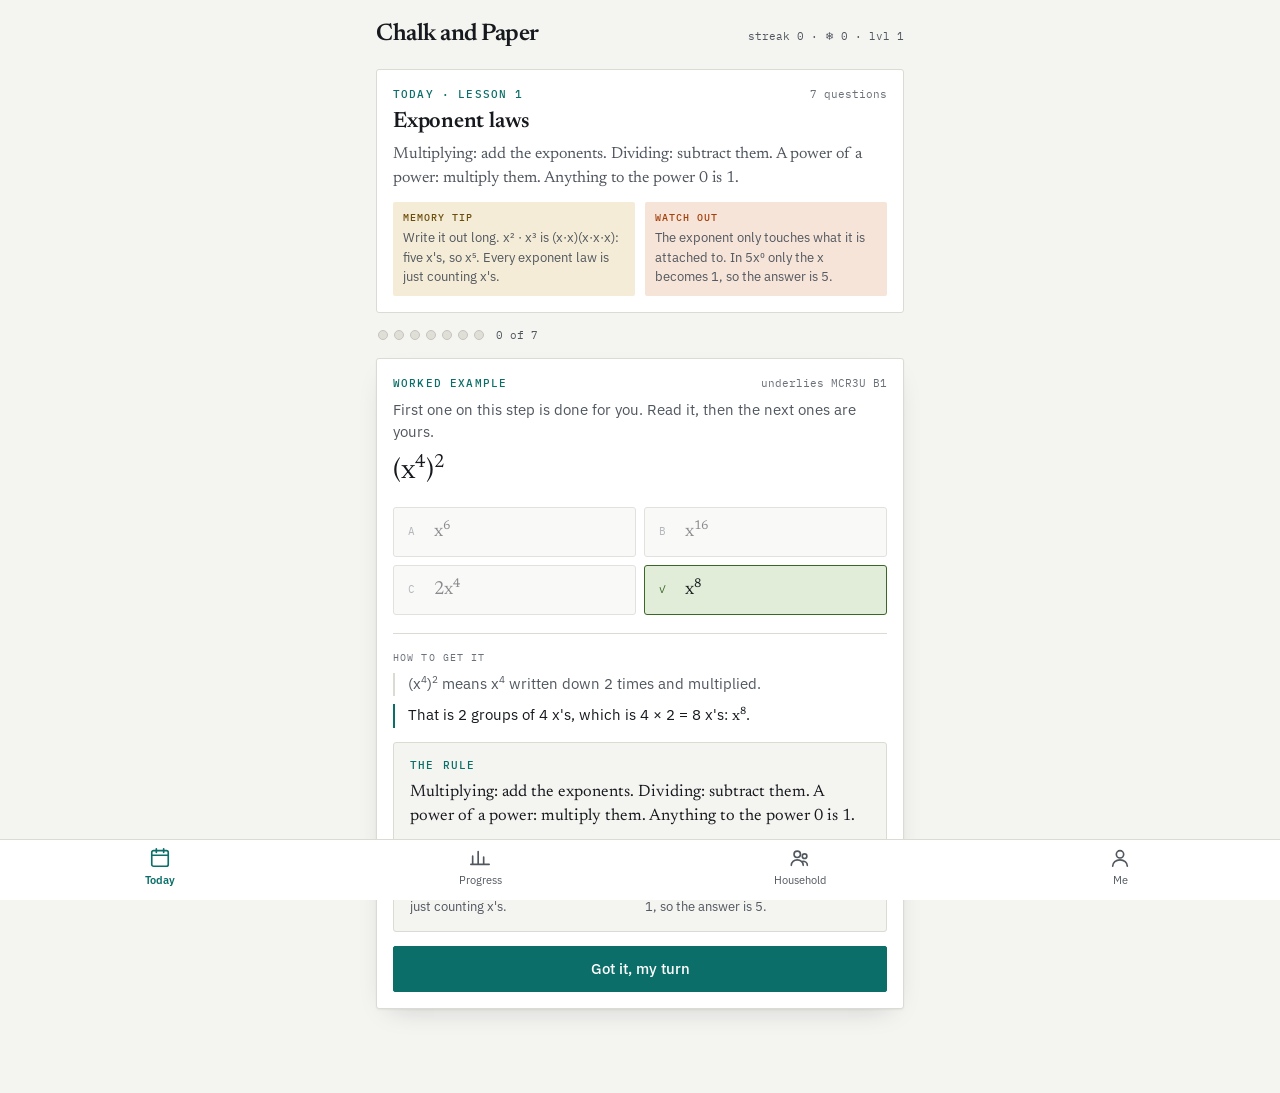
==== docs/index.html @ 0af30987 "Phase 1: the Chalk and Paper site A daily lesson app under docs/ for GitHub Pages. Fourteen steps wi" ====
<!doctype html>
<html lang="en">
<head>
<meta charset="utf-8">
<meta name="viewport" content="width=device-width, initial-scale=1, viewport-fit=cover">
<title>Chalk and Paper</title>
<meta name="description" content="A daily maths lesson: calculus and vectors, two to five minutes, with real numbers.">
<meta name="theme-color" content="#0B6E68">
<link rel="manifest" href="manifest.webmanifest">
<link rel="icon" href="icon.svg" type="image/svg+xml">
<link rel="apple-touch-icon" href="icon-512.png">
<meta name="apple-mobile-web-app-capable" content="yes">
<meta name="apple-mobile-web-app-status-bar-style" content="default">
<meta name="apple-mobile-web-app-title" content="Chalk and Paper">
<link rel="preconnect" href="https://fonts.googleapis.com">
<link rel="preconnect" href="https://fonts.gstatic.com" crossorigin>
<link rel="stylesheet" href="https://fonts.googleapis.com/css2?family=Newsreader:ital,opsz,wght@0,6..72,400;0,6..72,500;0,6..72,600;1,6..72,400&family=IBM+Plex+Mono:wght@400;500&family=IBM+Plex+Sans:wght@400;500;600&display=swap">
<link rel="stylesheet" href="app.css">
</head>
<body>
<div class="wrap">
  <header class="masthead">
    <a class="brand" href="#today">Chalk and Paper</a>
    <div class="tally" id="tally"></div>
  </header>
  <main id="view" aria-live="polite"></main>
</div>
<nav class="nav" id="nav">
  <a href="#today" data-v="today"><svg viewBox="0 0 24 24" aria-hidden="true"><rect x="3" y="4" width="18" height="17" rx="2"></rect><path d="M3 9h18M8 2v4M16 2v4"></path></svg>Today</a>
  <a href="#progress" data-v="progress"><svg viewBox="0 0 24 24" aria-hidden="true"><path d="M4 19V10M10 19V5M16 19v-8M22 19H2"></path></svg>Progress</a>
  <a href="#household" data-v="household"><svg viewBox="0 0 24 24" aria-hidden="true"><circle cx="9" cy="8" r="3.5"></circle><circle cx="17" cy="10" r="2.5"></circle><path d="M2.5 20c0-3.5 3-6 6.5-6s6.5 2.5 6.5 6M15 15.5c2.8 0 5 1.8 5 4.5"></path></svg>Household</a>
  <a href="#me" data-v="me"><svg viewBox="0 0 24 24" aria-hidden="true"><circle cx="12" cy="8" r="4"></circle><path d="M4 21c0-4 3.6-7 8-7s8 3 8 7"></path></svg>Me</a>
</nav>
<script src="js/content.js"></script>
<script src="js/generators.js"></script>
<script src="js/engine.js"></script>
<script src="js/app.js"></script>
</body>
</html>
---- docs/app.css ----
:root{
  color-scheme:light;
  --bg:#F4F4F1; --surface:#FFFFFF; --surface-2:#EAEAE5; --surface-3:#DFDFD8;
  --ink:#16191D; --ink-2:#51575F; --ink-3:#6B717A;
  --line:#DBDBD4; --line-2:#C5C5BD;
  --accent:#0B6E68; --accent-soft:#DCEDEA; --on-accent:#FFFFFF;
  --good:#3A6627; --good-soft:#E1EDD8;
  --miss:#A5400C; --miss-soft:#F6E4D8;
  --tip:#6B4E0E; --tip-soft:#F4ECD6;
  --shadow:0 1px 2px rgba(20,22,26,.05),0 10px 28px -14px rgba(20,22,26,.22);
  --serif:"Newsreader",Georgia,"Times New Roman",serif;
  --sans:"IBM Plex Sans",-apple-system,BlinkMacSystemFont,"Segoe UI",Helvetica,Arial,sans-serif;
  --mono:"IBM Plex Mono",ui-monospace,SFMono-Regular,Menlo,Consolas,monospace;
}
@media (prefers-color-scheme:dark){
  :root{
    color-scheme:dark;
    --bg:#121419; --surface:#1A1D22; --surface-2:#22262C; --surface-3:#2C3138;
    --ink:#E8EAEC; --ink-2:#A6ACB5; --ink-3:#8A9099;
    --line:#2A2E35; --line-2:#3A3F47;
    --accent:#4FC7BC; --accent-soft:#15302D; --on-accent:#0E1215;
    --good:#8FC36B; --good-soft:#1C2915;
    --miss:#F0894A; --miss-soft:#33200F;
    --tip:#DDBA5E; --tip-soft:#2C2512;
    --shadow:0 1px 2px rgba(0,0,0,.4),0 12px 30px -16px rgba(0,0,0,.7);
  }
}
*{box-sizing:border-box}
html,body{height:100%}
body{margin:0;background:var(--bg);color:var(--ink);font-family:var(--sans);font-size:15px;line-height:1.55;-webkit-font-smoothing:antialiased;padding-top:env(safe-area-inset-top,0px)}
sup{font-size:.66em;line-height:0}
a{color:var(--accent)}
.wrap{max-width:560px;margin:0 auto;padding-inline:16px;padding-block:16px calc(84px + env(safe-area-inset-bottom,0px))}
.m{font-family:var(--serif);font-size:1.08em;color:var(--ink)}

/* masthead */
.masthead{display:flex;justify-content:space-between;align-items:baseline;gap:12px;margin-bottom:16px}
.brand{font-family:var(--serif);font-weight:600;font-size:24px;letter-spacing:-.02em;color:var(--ink);text-decoration:none}
.tally{font-family:var(--mono);font-size:11px;color:var(--ink-2);font-variant-numeric:tabular-nums;white-space:nowrap}

/* bottom nav */
.nav{position:fixed;left:0;right:0;bottom:0;display:flex;background:var(--surface);border-top:1px solid var(--line);padding:6px 0 calc(10px + env(safe-area-inset-bottom,0px));z-index:5}
.nav a{flex:1;min-height:44px;display:flex;flex-direction:column;align-items:center;justify-content:center;gap:3px;text-decoration:none;color:var(--ink-2);font-size:11px}
.nav a svg{width:22px;height:22px;fill:none;stroke:currentColor;stroke-width:1.8;stroke-linecap:round;stroke-linejoin:round}
.nav a.on{color:var(--accent);font-weight:600}
.nav a:focus-visible{outline:2px solid var(--accent);outline-offset:-2px}

/* general */
h1{font-family:var(--serif);font-weight:600;font-size:clamp(26px,6vw,34px);line-height:1.08;letter-spacing:-.02em;margin:0 0 10px;text-wrap:balance}
h2{font-family:var(--serif);font-weight:600;font-size:22px;line-height:1.15;letter-spacing:-.01em;margin:0}
.lede{font-family:var(--serif);font-size:17px;line-height:1.5;color:var(--ink-2);margin:0 0 18px}
.stack{display:flex;flex-direction:column;gap:14px}
.card{background:var(--surface);border:1px solid var(--line);border-radius:3px;padding:16px}
.card.lift{box-shadow:var(--shadow)}
.card.rail{border-left:3px solid var(--accent);border-radius:0 3px 3px 0}
.card.tip{border-left:3px solid var(--tip);border-radius:0 3px 3px 0}
.kicker{font-family:var(--mono);font-size:10.5px;letter-spacing:.11em;text-transform:uppercase;color:var(--accent);font-weight:500;margin:0 0 8px}
.kicker.muted{color:var(--ink-3)}
.kicker.tipc{color:var(--tip)}
.row{display:flex;justify-content:space-between;align-items:baseline;gap:12px}
.mono{font-family:var(--mono);font-size:10.5px;color:var(--ink-3)}
.small{font-size:13px;color:var(--ink-2);line-height:1.5}
.expr{font-family:var(--serif);font-size:clamp(22px,5vw,29px);line-height:1.35;margin:0 0 16px;overflow-x:auto}
.expr.q{font-size:clamp(18px,4.2vw,22px);line-height:1.4}
.task{font-size:14.5px;color:var(--ink-2);margin:0 0 8px}
.btn{font:inherit;font-size:14.5px;font-weight:500;min-height:46px;padding:0 18px;border-radius:2px;cursor:pointer;border:1px solid var(--accent);background:var(--accent);color:var(--on-accent);display:inline-flex;align-items:center;justify-content:center;text-decoration:none}
.btn:hover{filter:brightness(1.07)}
.btn.ghost{background:var(--surface-2);border-color:var(--line-2);color:var(--ink)}
.btn.block{width:100%}
.btn:focus-visible,.opt:focus-visible,.chip:focus-visible,.link:focus-visible{outline:2px solid var(--accent);outline-offset:2px}
.acts{display:flex;flex-wrap:wrap;gap:9px;margin-top:14px}
.acts .btn{flex:1}
.link{font:inherit;font-size:13px;color:var(--accent);background:none;border:0;padding:0;cursor:pointer;text-decoration:underline;text-underline-offset:3px}

/* rule card */
.rule{border:1px solid var(--line);border-radius:3px;background:var(--bg);padding:14px 16px;margin-top:14px}
.rule .rr{font-family:var(--serif);font-size:16.5px;line-height:1.45;margin:0 0 12px}
.rule .rx{display:grid;gap:10px;grid-template-columns:1fr 1fr}
@media (max-width:480px){.rule .rx{grid-template-columns:1fr}}
.rule .rx div{font-size:13px;line-height:1.5;color:var(--ink-2)}
.rule .rx b{display:block;font-family:var(--mono);font-size:9.5px;letter-spacing:.1em;text-transform:uppercase;font-weight:500;margin-bottom:3px}
.rule .tipb b{color:var(--tip)}.rule .trapb b{color:var(--miss)}

/* lesson dots */
.dots{display:flex;align-items:center;gap:6px;padding:0 2px}
.dots i{width:10px;height:10px;border-radius:50%;background:var(--surface-3);border:1px solid var(--line-2)}
.dots i.y{background:var(--good);border-color:var(--good)}
.dots i.n{background:var(--miss);border-color:var(--miss)}
.dots i.cur{background:var(--accent);border-color:var(--accent);box-shadow:0 0 0 3px var(--accent-soft)}
.dots i.rev{border-style:dashed}
.dots span{font-family:var(--mono);font-size:11px;color:var(--ink-2);margin-left:6px}

/* options */
.opts{display:grid;gap:8px;grid-template-columns:1fr 1fr}
@media (max-width:480px){.opts{grid-template-columns:1fr}}
.opts.one{grid-template-columns:1fr}
.opt{font:inherit;text-align:left;cursor:pointer;padding:10px 14px;min-height:50px;border:1px solid var(--line-2);border-radius:3px;background:var(--bg);color:var(--ink);display:flex;align-items:center;gap:12px}
.opt:hover:not(:disabled){border-color:var(--accent);background:var(--accent-soft)}
.opt .ok{font-family:var(--mono);font-size:11px;color:var(--ink-3);flex:none;width:14px}
.opt .ov{font-family:var(--serif);font-size:19px;line-height:1.3;overflow-x:auto}
.opt.prose .ov{font-family:var(--sans);font-size:14.5px;line-height:1.45}
.opt:disabled{cursor:default}
.opt.right{border-color:var(--good);background:var(--good-soft)}.opt.right .ok{color:var(--good)}
.opt.wrong{border-color:var(--miss);background:var(--miss-soft)}.opt.wrong .ok{color:var(--miss)}
.opt.faded{opacity:.5}

/* feedback */
.fb{margin-top:18px;padding-top:16px;border-top:1px solid var(--line)}
.verdict{display:inline-block;font-family:var(--mono);font-size:11px;letter-spacing:.07em;text-transform:uppercase;padding:3px 9px;border-radius:2px;margin-bottom:12px}
.verdict.y{background:var(--good-soft);color:var(--good)}.verdict.n{background:var(--miss-soft);color:var(--miss)}
.mistake{margin:0 0 14px;padding:12px 14px;border-left:3px solid var(--miss);background:var(--miss-soft);font-size:14.5px;line-height:1.55;border-radius:0 2px 2px 0}
.mistake .lbl{display:block;font-family:var(--mono);font-size:10px;letter-spacing:.1em;text-transform:uppercase;color:var(--miss);margin-bottom:4px}
.h4{font-family:var(--mono);font-size:10px;letter-spacing:.11em;text-transform:uppercase;color:var(--ink-3);margin:0 0 8px}
.walk{display:flex;flex-direction:column;gap:8px;margin:0 0 6px}
.walk .w{font-size:14.5px;line-height:1.55;color:var(--ink-2);padding-left:13px;border-left:2px solid var(--line);overflow-x:auto}
.walk .w:last-child{color:var(--ink);border-left-color:var(--accent)}
.prose{font-size:14.5px;line-height:1.62;color:var(--ink-2);margin:0 0 10px}
.prose strong{color:var(--ink);font-weight:600}

/* practical */
.live{display:flex;align-items:center;gap:8px;padding:8px 10px;background:var(--bg);border-radius:2px;font-family:var(--mono);font-size:11.5px;margin:0 0 12px}
.live .tag{font-size:9.5px;letter-spacing:.1em;text-transform:uppercase;font-weight:500;padding:2px 6px;border:1px solid var(--accent);border-radius:2px;color:var(--accent)}
.live .tag.off{border-color:var(--line-2);color:var(--ink-3)}
.calc{display:grid;grid-template-columns:auto 1fr auto;gap:6px 12px;align-items:baseline;padding:10px 12px;background:var(--bg);border-radius:2px;font-family:var(--mono);font-size:12.5px;margin:12px 0;overflow-x:auto}
.calc .l{color:var(--ink-2)}.calc .r{color:var(--good)}
.calc .last{border-top:1px solid var(--line);padding-top:6px;font-weight:500}

/* progress */
.tiles{display:grid;grid-template-columns:repeat(3,minmax(0,1fr));gap:8px}
.tile{background:var(--surface);border:1px solid var(--line);border-radius:3px;padding:12px 12px 10px;display:flex;flex-direction:column;gap:2px}
.tile .k{font-family:var(--mono);font-size:9.5px;letter-spacing:.1em;text-transform:uppercase;color:var(--ink-3)}
.tile .v{font-family:var(--serif);font-size:30px;font-weight:600;line-height:1}
.tile .s{font-size:11.5px;color:var(--ink-2)}
.map{display:grid;grid-template-columns:repeat(7,minmax(0,1fr));gap:8px 6px}
.map .st{display:flex;flex-direction:column;align-items:center;gap:4px;background:none;border:0;padding:0;cursor:pointer;font:inherit}
.map .pip{width:30px;height:30px;border-radius:50%;display:flex;align-items:center;justify-content:center;font-family:var(--mono);font-size:11px;background:var(--surface-2);border:1px solid var(--line-2);color:var(--ink-3)}
.map .pip.done{background:var(--accent);border-color:var(--accent);color:var(--on-accent)}
.map .pip.due{background:var(--accent-soft);border:2px dashed var(--accent);color:var(--accent)}
.map .pip.cur{background:var(--surface);border:2px solid var(--accent);color:var(--accent);font-weight:500}
.map .nm{font-size:9px;color:var(--ink-2);text-align:center;line-height:1.2}
.legend{display:flex;flex-wrap:wrap;gap:14px;font-size:11px;color:var(--ink-2);padding-top:10px;margin-top:10px;border-top:1px solid var(--line)}
.legend span{display:flex;align-items:center;gap:5px}
.legend i{width:10px;height:10px;border-radius:50%;display:inline-block}
.cal{display:grid;grid-template-columns:repeat(8,minmax(0,1fr));gap:4px}
.cal span{height:32px;border-radius:2px;background:var(--surface-2)}
.cal span.q1{background:#B9D9D4}.cal span.q2{background:#7DBBB2}.cal span.q3{background:var(--accent)}
@media (prefers-color-scheme:dark){.cal span.q1{background:#1F4A45}.cal span.q2{background:#2E7A72}}
.cal span.today{outline:2px solid var(--accent);outline-offset:-2px}
.list{display:flex;flex-direction:column}
.list .li{display:flex;justify-content:space-between;gap:12px;padding:9px 0;border-top:1px solid var(--line);font-size:13.5px}
.list .li:first-child{border-top:0}
.list .li .v{font-family:var(--mono);font-weight:500;text-align:right;white-space:nowrap}
.list .li .k{color:var(--ink-2)}

/* waiting */
.wait a{display:flex;justify-content:space-between;align-items:center;min-height:44px;padding:0 14px;background:var(--surface);border:1px solid var(--line);border-radius:3px;text-decoration:none;color:var(--ink);font-size:13.5px}
.wait a span:last-child{font-family:var(--mono);font-size:11px;color:var(--ink-2)}
.wait{display:flex;flex-direction:column;gap:6px}

/* me */
.field{display:flex;flex-direction:column;gap:6px;margin-bottom:14px}
.field label{font-size:13px;color:var(--ink-2)}
.field input[type=text],.field input[type=email]{font:inherit;font-size:15px;padding:9px 11px;border:1px solid var(--line-2);border-radius:2px;background:var(--bg);color:var(--ink)}
.chips{display:flex;flex-wrap:wrap;gap:7px}
.chip{font:inherit;font-size:13px;padding:7px 12px;border-radius:2px;cursor:pointer;background:var(--surface);color:var(--ink-2);border:1px solid var(--line)}
.chip[aria-pressed="true"]{background:var(--accent);border-color:var(--accent);color:var(--on-accent);font-weight:500}
.chip:disabled{opacity:.5;cursor:default}
.check{display:flex;align-items:center;gap:10px;font-size:14px}
.check input{width:20px;height:20px}
.note{font-size:12.5px;color:var(--ink-3);line-height:1.5}
footer{margin-top:28px;padding-top:14px;border-top:1px solid var(--line);font-size:12px;color:var(--ink-3);text-align:center}
@media (prefers-reduced-motion:reduce){*{transition:none!important;animation:none!important}}
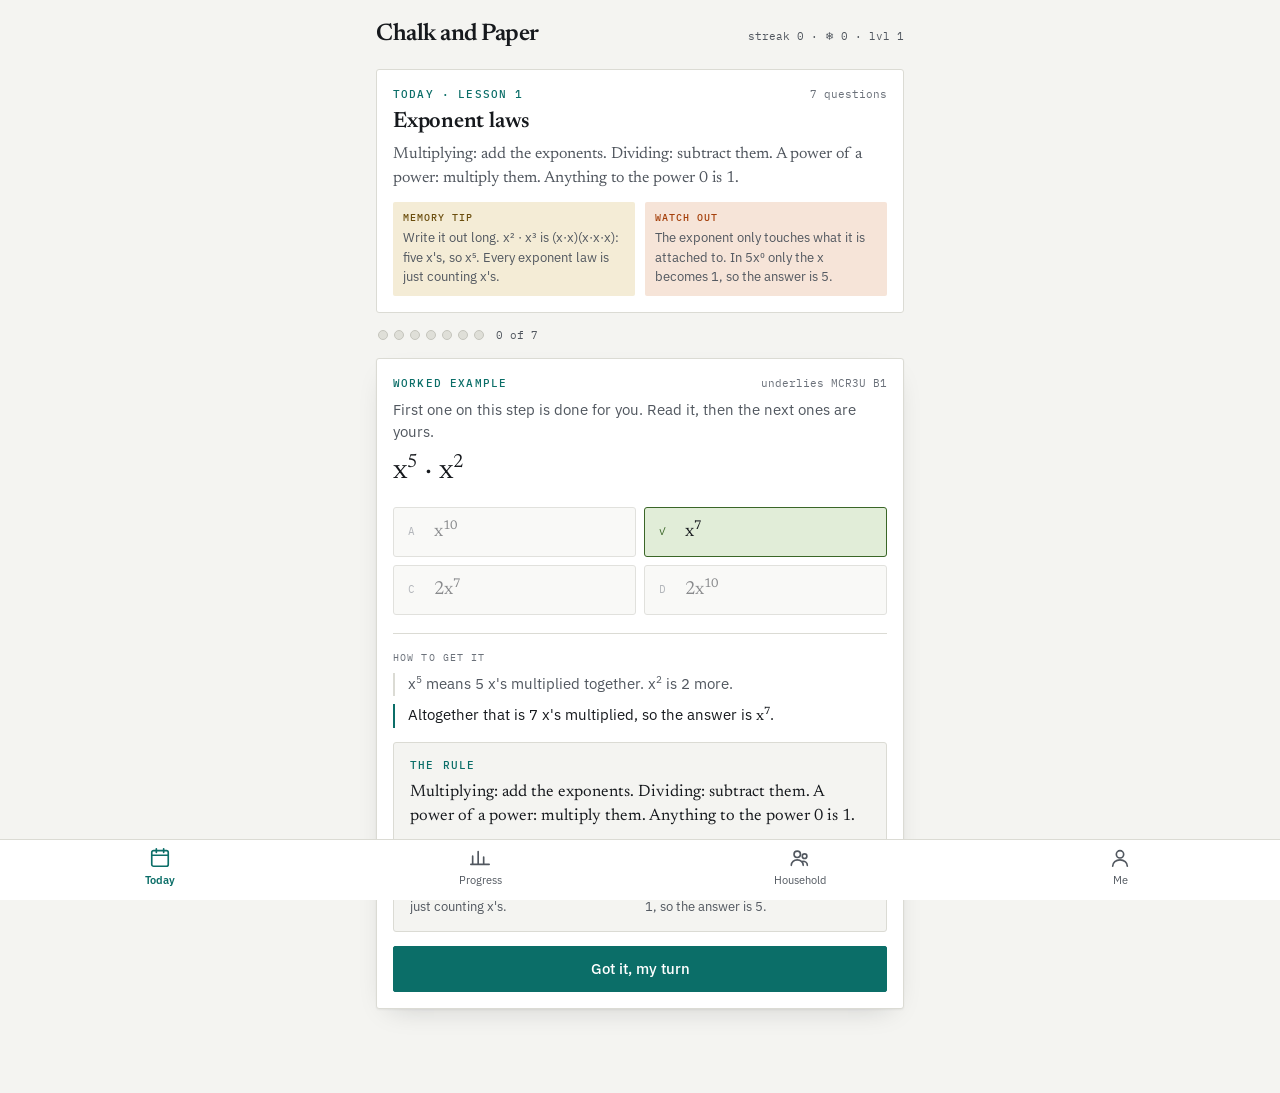
==== commit aa0a9e99: "Phases 2 and 3: shared record, sync, households, share links, morning email supabase/schema.sql: pro" ====
--- a/docs/index.html
+++ b/docs/index.html
@@ -31,9 +31,11 @@
   <a href="#household" data-v="household"><svg viewBox="0 0 24 24" aria-hidden="true"><circle cx="9" cy="8" r="3.5"></circle><circle cx="17" cy="10" r="2.5"></circle><path d="M2.5 20c0-3.5 3-6 6.5-6s6.5 2.5 6.5 6M15 15.5c2.8 0 5 1.8 5 4.5"></path></svg>Household</a>
   <a href="#me" data-v="me"><svg viewBox="0 0 24 24" aria-hidden="true"><circle cx="12" cy="8" r="4"></circle><path d="M4 21c0-4 3.6-7 8-7s8 3 8 7"></path></svg>Me</a>
 </nav>
+<script src="js/config.js"></script>
 <script src="js/content.js"></script>
 <script src="js/generators.js"></script>
 <script src="js/engine.js"></script>
+<script src="js/sync.js"></script>
 <script src="js/app.js"></script>
 </body>
 </html>
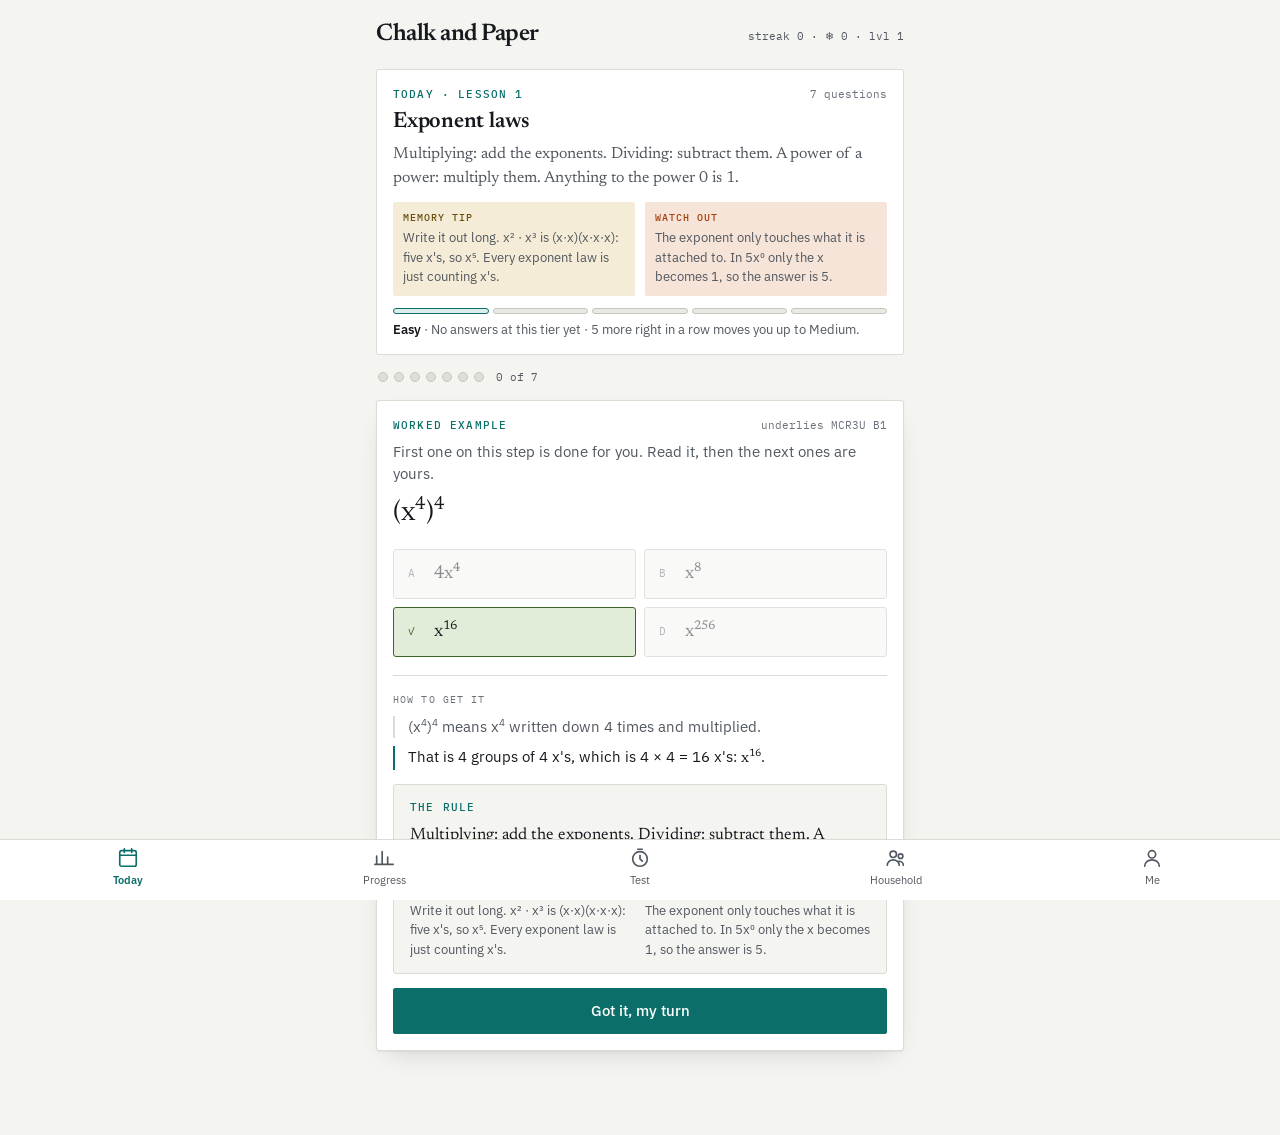
==== commit 2cd912ad: "Five tiers, spot the error, work backwards, ten more MCV4U steps, test mode - Tiers: Easy, Medium, H" ====
--- a/docs/index.html
+++ b/docs/index.html
@@ -28,12 +28,16 @@
 <nav class="nav" id="nav">
   <a href="#today" data-v="today"><svg viewBox="0 0 24 24" aria-hidden="true"><rect x="3" y="4" width="18" height="17" rx="2"></rect><path d="M3 9h18M8 2v4M16 2v4"></path></svg>Today</a>
   <a href="#progress" data-v="progress"><svg viewBox="0 0 24 24" aria-hidden="true"><path d="M4 19V10M10 19V5M16 19v-8M22 19H2"></path></svg>Progress</a>
+  <a href="#test" data-v="test"><svg viewBox="0 0 24 24" aria-hidden="true"><circle cx="12" cy="13" r="8"></circle><path d="M12 9v4l2.5 2.5M9.5 2.5h5"></path></svg>Test</a>
   <a href="#household" data-v="household"><svg viewBox="0 0 24 24" aria-hidden="true"><circle cx="9" cy="8" r="3.5"></circle><circle cx="17" cy="10" r="2.5"></circle><path d="M2.5 20c0-3.5 3-6 6.5-6s6.5 2.5 6.5 6M15 15.5c2.8 0 5 1.8 5 4.5"></path></svg>Household</a>
   <a href="#me" data-v="me"><svg viewBox="0 0 24 24" aria-hidden="true"><circle cx="12" cy="8" r="4"></circle><path d="M4 21c0-4 3.6-7 8-7s8 3 8 7"></path></svg>Me</a>
 </nav>
 <script src="js/config.js"></script>
 <script src="js/content.js"></script>
+<script src="js/content-more.js"></script>
 <script src="js/generators.js"></script>
+<script src="js/generators-more.js"></script>
+<script src="js/generators-modes.js"></script>
 <script src="js/engine.js"></script>
 <script src="js/sync.js"></script>
 <script src="js/app.js"></script>
--- a/docs/app.css
+++ b/docs/app.css
@@ -170,3 +170,44 @@
 .note{font-size:12.5px;color:var(--ink-3);line-height:1.5}
 footer{margin-top:28px;padding-top:14px;border-top:1px solid var(--line);font-size:12px;color:var(--ink-3);text-align:center}
 @media (prefers-reduced-motion:reduce){*{transition:none!important;animation:none!important}}
+
+/* tiers */
+.tierbar{margin-top:12px;display:flex;flex-direction:column;gap:6px}
+.tpips{display:flex;gap:4px}
+.tpips i{flex:1;height:6px;border-radius:3px;background:var(--surface-2);border:1px solid var(--line-2)}
+.tpips i.done{background:var(--accent);border-color:var(--accent)}
+.tpips i.cur{background:var(--accent-soft);border-color:var(--accent)}
+.tpips i.best{border-style:dashed;border-color:var(--accent)}
+.tlab{font-size:12.5px;color:var(--ink-2);line-height:1.45}
+.tlab b{color:var(--ink);font-weight:600}
+.tnames{display:flex;gap:4px;font-family:var(--mono);font-size:9px;letter-spacing:.06em;text-transform:uppercase;color:var(--ink-3)}
+.tnames span{flex:1;text-align:center}
+.banner{margin:0 0 14px;padding:10px 12px;border-radius:2px;font-size:14px;line-height:1.5}
+.banner.up{background:var(--accent-soft);color:var(--ink);border-left:3px solid var(--accent)}
+.banner.down{background:var(--tip-soft);color:var(--ink);border-left:3px solid var(--tip)}
+.banner b{font-weight:600}
+.trow{display:grid;grid-template-columns:minmax(0,1fr) 92px 64px;gap:10px;align-items:center;padding:7px 0;border-top:1px solid var(--line);font-size:13px}
+.trow:first-child{border-top:0}
+.trow .tp{display:flex;gap:2px}
+.trow .tp i{flex:1;height:5px;border-radius:2px;background:var(--surface-2);border:1px solid var(--line-2)}
+.trow .tp i.done{background:var(--accent);border-color:var(--accent)}
+.trow .tp i.cur{background:var(--accent-soft);border-color:var(--accent)}
+.trow .ac{font-family:var(--mono);font-size:11px;color:var(--ink-2);text-align:right}
+.trow .nm2{overflow:hidden;text-overflow:ellipsis;white-space:nowrap}
+.trow .nm2 small{display:block;font-size:11px;color:var(--ink-3)}
+/* spot the error: lines of working */
+.opt.line .ok{width:20px}
+.opt.line .ov{font-family:var(--serif);font-size:16.5px}
+.fixbox{margin:0 0 14px;padding:12px 14px;border-left:3px solid var(--accent);background:var(--accent-soft);font-size:14.5px;line-height:1.55;border-radius:0 2px 2px 0}
+.fixbox .lbl{display:block;font-family:var(--mono);font-size:10px;letter-spacing:.1em;text-transform:uppercase;color:var(--accent);margin-bottom:4px}
+.blank{display:inline-block;min-width:.9em;border:1px dashed currentColor;border-radius:2px;text-align:center;font-size:.8em;line-height:1.1}
+/* test mode */
+.clock{font-family:var(--mono);font-size:13px;color:var(--ink-2)}
+.score{font-family:var(--serif);font-size:44px;font-weight:600;line-height:1}
+.rq{border-top:1px solid var(--line);padding:8px 0}
+.rq summary{cursor:pointer;display:flex;gap:10px;align-items:baseline;font-size:14px;list-style:none}
+.rq summary::-webkit-details-marker{display:none}
+.rq .mk{font-family:var(--mono);width:16px;flex:none}
+.rq .mk.y{color:var(--good)}.rq .mk.n{color:var(--miss)}
+.rq .body{padding:10px 0 4px}
+.tagb{font-family:var(--mono);font-size:9.5px;letter-spacing:.08em;text-transform:uppercase;padding:2px 6px;border-radius:2px;background:var(--accent-soft);color:var(--accent);margin-left:6px}
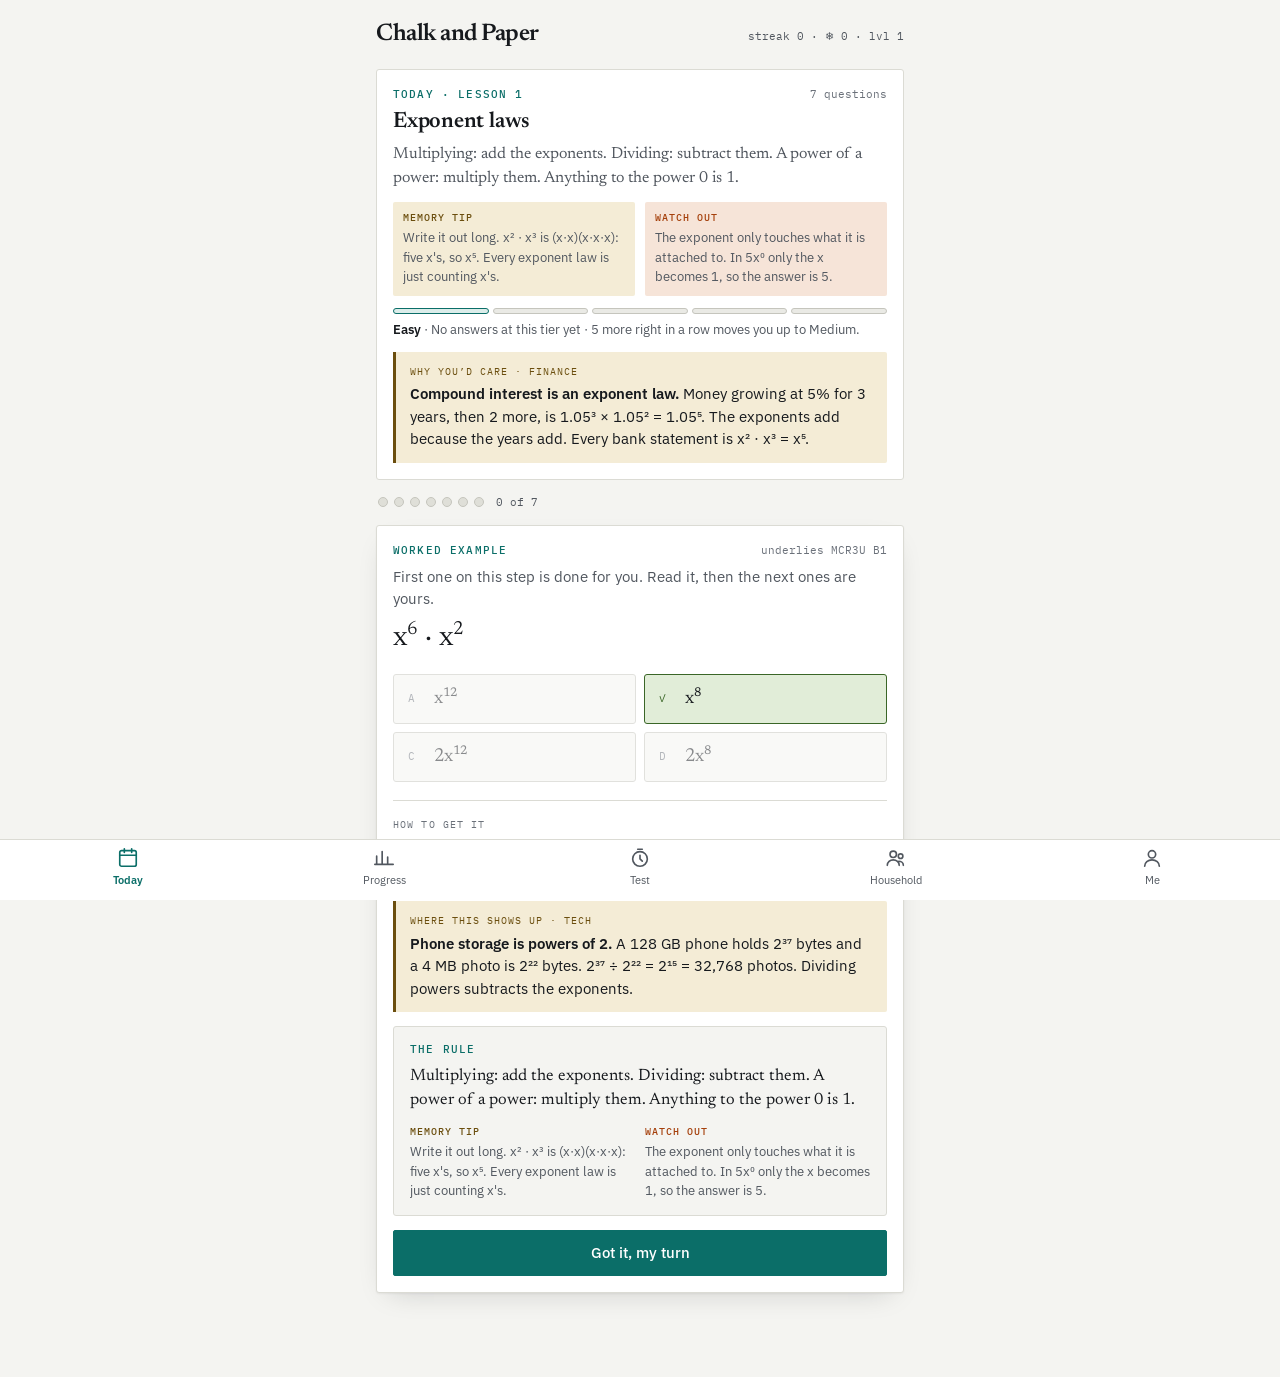
==== commit c3ed4bd5: "Real-life notes after every question, and questions set in real situations - notes.js: for each of t" ====
--- a/docs/index.html
+++ b/docs/index.html
@@ -35,8 +35,10 @@
 <script src="js/config.js"></script>
 <script src="js/content.js"></script>
 <script src="js/content-more.js"></script>
+<script src="js/notes.js"></script>
 <script src="js/generators.js"></script>
 <script src="js/generators-more.js"></script>
+<script src="js/generators-context.js"></script>
 <script src="js/generators-modes.js"></script>
 <script src="js/engine.js"></script>
 <script src="js/sync.js"></script>
--- a/docs/app.css
+++ b/docs/app.css
@@ -211,3 +211,8 @@
 .rq .mk.y{color:var(--good)}.rq .mk.n{color:var(--miss)}
 .rq .body{padding:10px 0 4px}
 .tagb{font-family:var(--mono);font-size:9.5px;letter-spacing:.08em;text-transform:uppercase;padding:2px 6px;border-radius:2px;background:var(--accent-soft);color:var(--accent);margin-left:6px}
+/* where this shows up */
+.rl{margin:0 0 14px;padding:12px 14px;border-left:3px solid var(--tip);background:var(--tip-soft);font-size:14.5px;line-height:1.55;border-radius:0 2px 2px 0}
+.card > .rl{margin:14px 0 0}
+.rl .lbl{display:block;font-family:var(--mono);font-size:10px;letter-spacing:.1em;text-transform:uppercase;color:var(--tip);margin-bottom:4px}
+.rl b{font-weight:600}
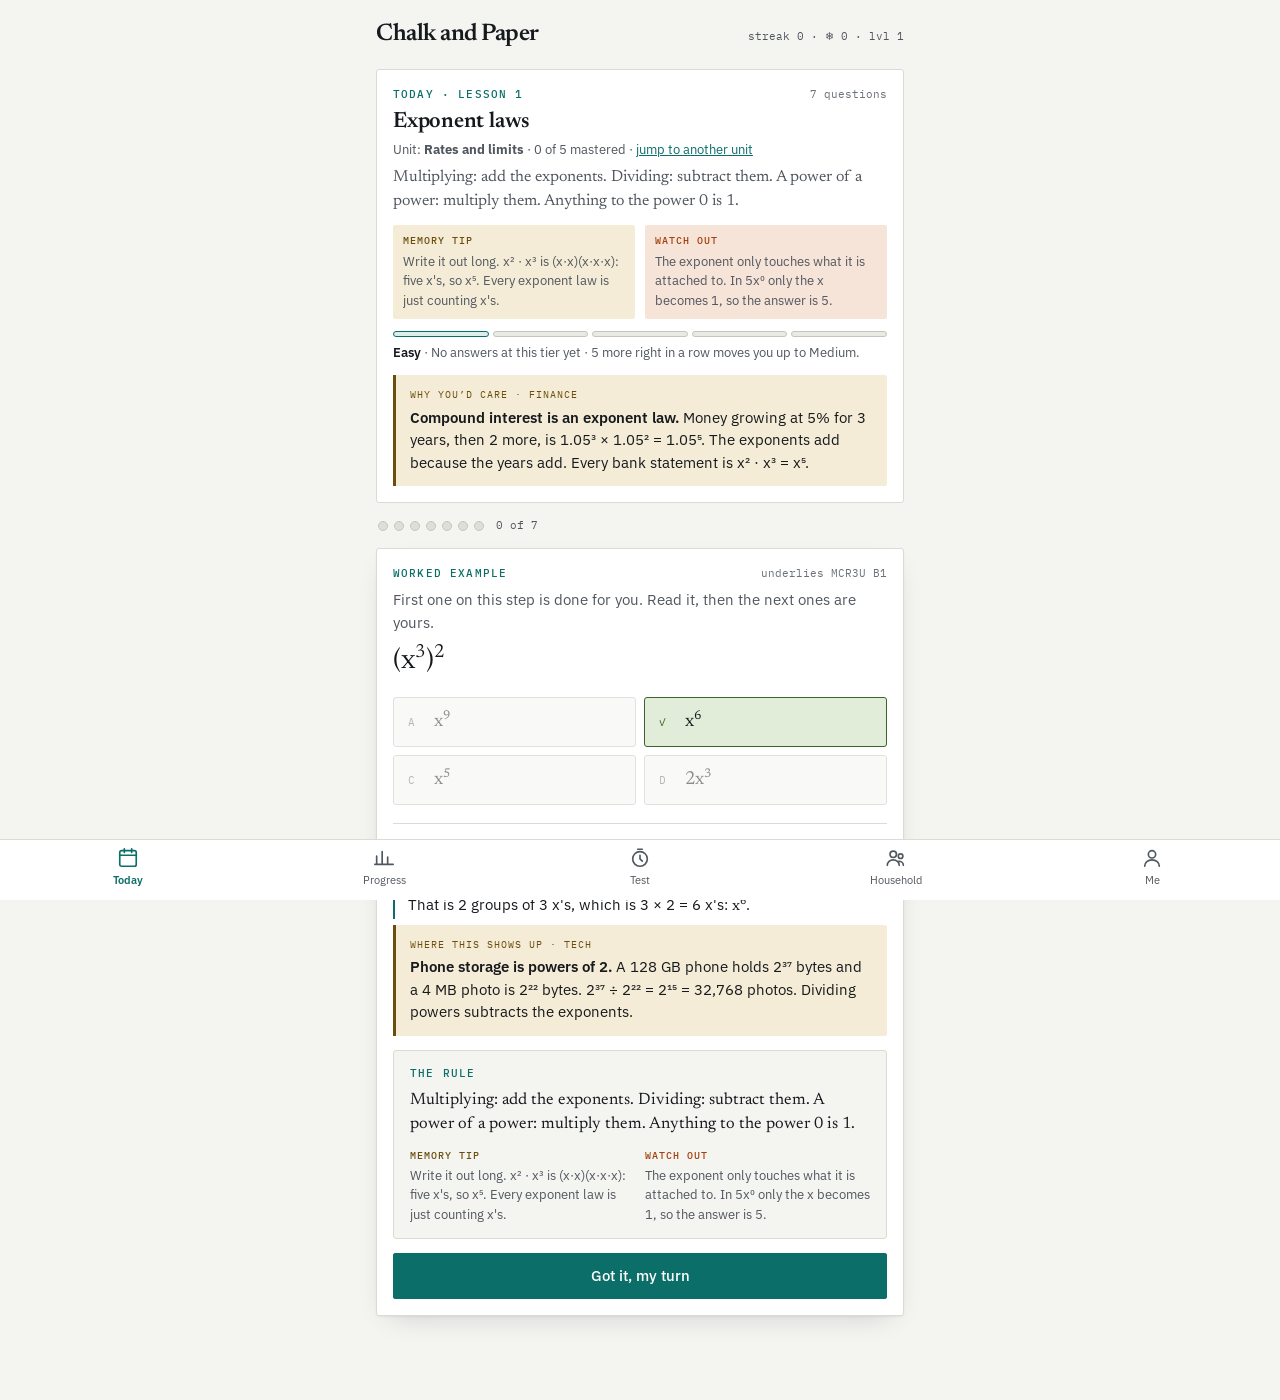
==== commit bb56d0e1: "Cover the whole MCV4U course: graphs, units, and twelve new steps - Drawn graphs (graphs.js): questi" ====
--- a/docs/index.html
+++ b/docs/index.html
@@ -35,11 +35,15 @@
 <script src="js/config.js"></script>
 <script src="js/content.js"></script>
 <script src="js/content-more.js"></script>
+<script src="js/content-full.js"></script>
 <script src="js/notes.js"></script>
+<script src="js/notes-full.js"></script>
 <script src="js/generators.js"></script>
+<script src="js/graphs.js"></script>
 <script src="js/generators-more.js"></script>
 <script src="js/generators-context.js"></script>
 <script src="js/generators-modes.js"></script>
+<script src="js/generators-full.js"></script>
 <script src="js/engine.js"></script>
 <script src="js/sync.js"></script>
 <script src="js/app.js"></script>
--- a/docs/app.css
+++ b/docs/app.css
@@ -216,3 +216,26 @@
 .card > .rl{margin:14px 0 0}
 .rl .lbl{display:block;font-family:var(--mono);font-size:10px;letter-spacing:.1em;text-transform:uppercase;color:var(--tip);margin-bottom:4px}
 .rl b{font-weight:600}
+/* drawn graphs */
+.gph{display:block;width:100%;min-width:110px}
+.gph svg{display:block;width:100%;height:auto}
+.gph.big{max-width:420px;margin:6px auto 0}
+.gph .gr{stroke:var(--line);stroke-width:.6}
+.gph .ax{stroke:var(--ink-3);stroke-width:1}
+.gph .crv{fill:none;stroke:var(--accent);stroke-width:2.2;stroke-linejoin:round;stroke-linecap:round}
+.gph .tk{font-family:var(--mono);font-size:9px;fill:var(--ink-3)}
+.gph .mk{fill:var(--miss)}
+.opt .ov .gph{min-width:0}
+.opt:has(.gph) .ov{flex:1;overflow:visible}
+.opt.wrong .gph .crv{stroke:var(--miss)}
+.opt.right .gph .crv{stroke:var(--good)}
+.li .gph,.rq summary .gph{display:inline-block;width:110px;vertical-align:middle}
+/* units */
+.ulab{font-family:var(--mono);font-size:10px;letter-spacing:.1em;text-transform:uppercase;color:var(--ink-3);margin:14px 0 6px}
+.ulab:first-of-type{margin-top:0}
+.uchips{display:flex;flex-wrap:wrap;gap:6px;margin-top:4px}
+.uchip{font-size:12.5px;padding:5px 9px;border-radius:2px;border:1px solid var(--line-2);color:var(--ink-2);text-decoration:none;background:var(--surface)}
+.uchip.done{background:var(--accent);border-color:var(--accent);color:var(--on-accent)}
+.uchip.cur{border:1.5px solid var(--accent);color:var(--accent);font-weight:500}
+.opts:has(.gph){grid-template-columns:1fr 1fr}
+.opts:has(.gph) .opt{padding:8px 8px 8px 10px;gap:6px}
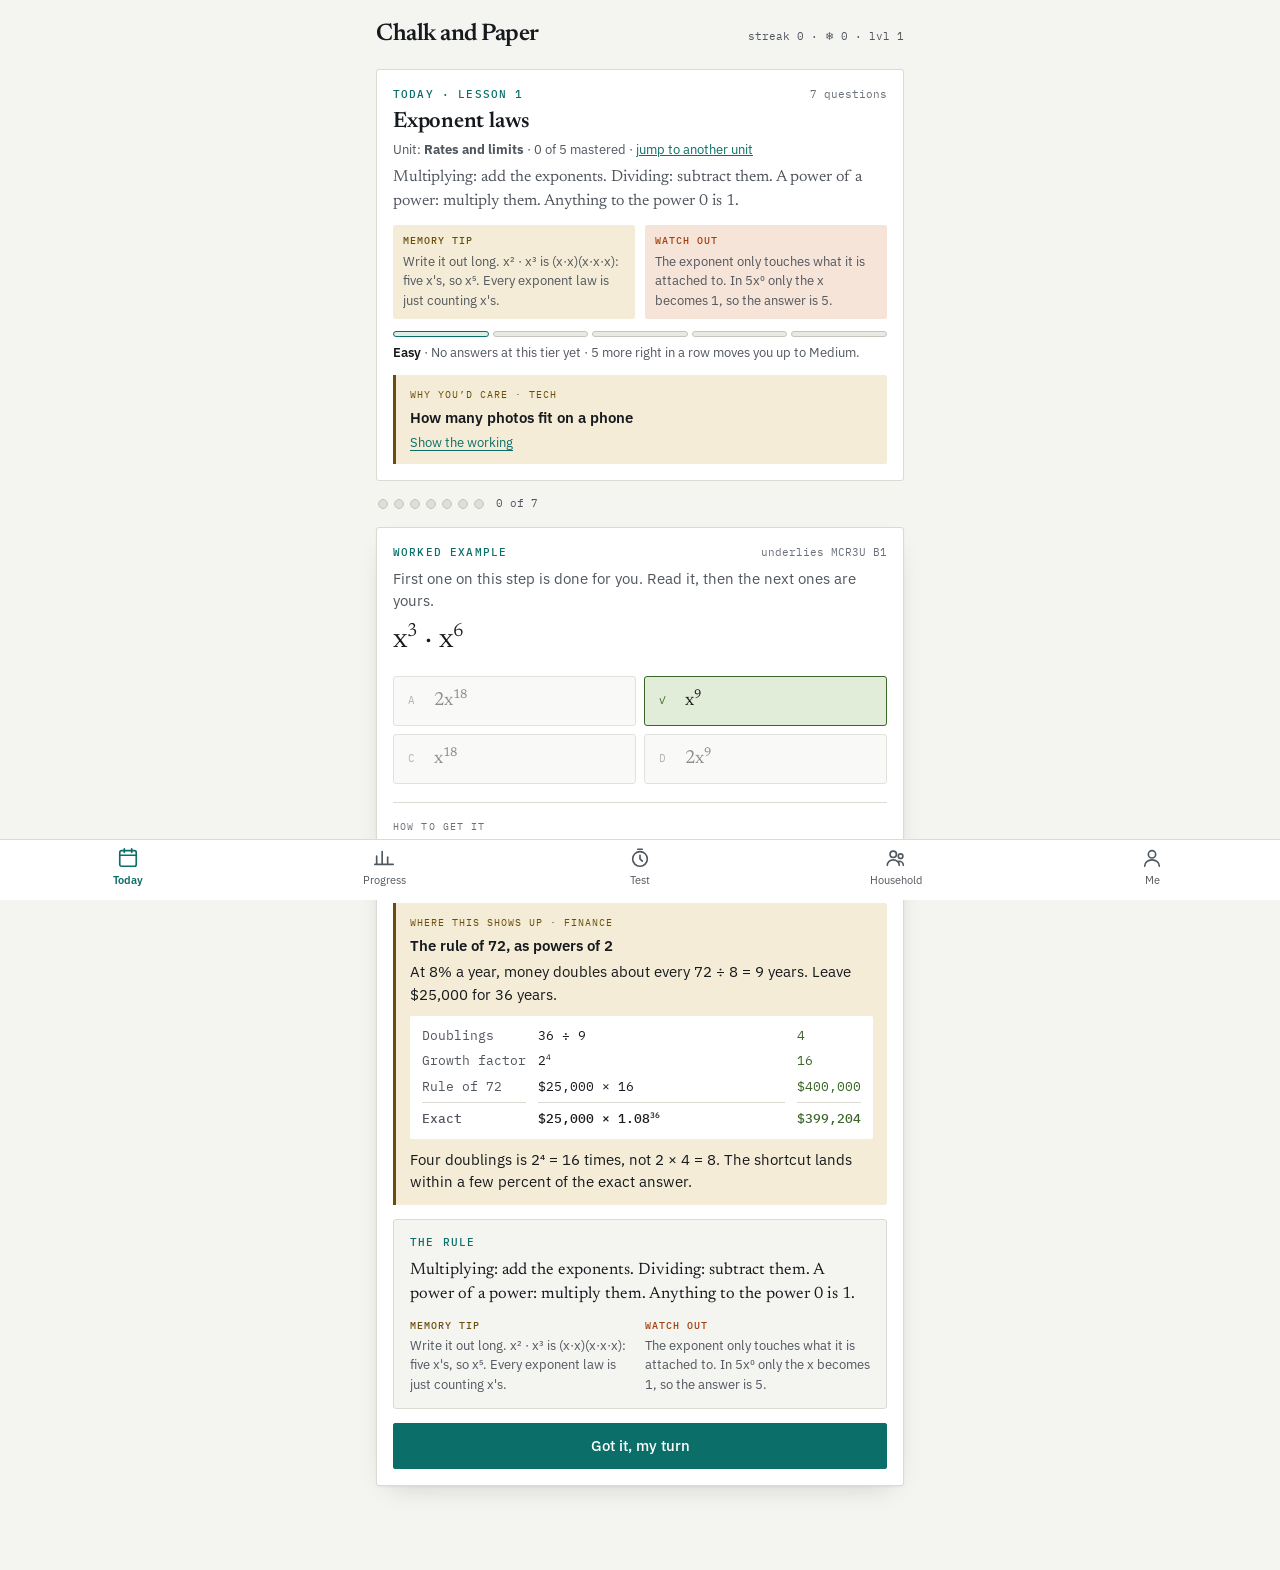
==== commit f24343da: "Switch every 'where this shows up' note to a worked calculation All 288 notes now show a setup, 3-5 " ====
--- a/docs/index.html
+++ b/docs/index.html
@@ -36,8 +36,16 @@
 <script src="js/content.js"></script>
 <script src="js/content-more.js"></script>
 <script src="js/content-full.js"></script>
-<script src="js/notes.js"></script>
-<script src="js/notes-full.js"></script>
+<script src="js/notes-kit.js"></script>
+<script src="js/notes/u1a.js"></script>
+<script src="js/notes/u1b.js"></script>
+<script src="js/notes/u2a.js"></script>
+<script src="js/notes/u2b.js"></script>
+<script src="js/notes/u3.js"></script>
+<script src="js/notes/u4.js"></script>
+<script src="js/notes/u6.js"></script>
+<script src="js/notes/u7a.js"></script>
+<script src="js/notes/u7b.js"></script>
 <script src="js/generators.js"></script>
 <script src="js/graphs.js"></script>
 <script src="js/generators-more.js"></script>
--- a/docs/app.css
+++ b/docs/app.css
@@ -239,3 +239,54 @@
 .uchip.cur{border:1.5px solid var(--accent);color:var(--accent);font-weight:500}
 .opts:has(.gph){grid-template-columns:1fr 1fr}
 .opts:has(.gph) .opt{padding:8px 8px 8px 10px;gap:6px}
+/* curriculum map */
+.cov-mode{margin-bottom:2px}
+.cov-tots{display:grid;grid-template-columns:repeat(3,minmax(0,1fr));gap:8px}
+.cov-tot{display:flex;flex-direction:column;gap:2px;padding:12px;border-radius:3px;border:1px solid var(--line);background:var(--surface)}
+.cov-tot .n{font-family:var(--serif);font-size:30px;font-weight:600;line-height:1;font-variant-numeric:tabular-nums}
+.cov-tot .k{font-size:12.5px;color:var(--ink-2)}
+.cov-tot.m .n,.cov-tot.ac .n{color:var(--accent)} .cov-tot.w .n,.cov-tot.ap .n{color:var(--tip)} .cov-tot.n .n{color:var(--ink-3)}
+.cov-strip{display:flex;flex-direction:column;gap:10px}
+.cov-srow{display:grid;grid-template-columns:18px minmax(0,1fr);gap:8px;align-items:center}
+.cov-lab{font-family:var(--mono);font-size:12px;color:var(--ink-3)}
+.cov-cells{display:flex;flex-wrap:wrap;gap:4px}
+.cov-gap{width:6px}
+.cov-cell{width:28px;height:28px;border-radius:2px;display:flex;align-items:center;justify-content:center;font-family:var(--mono);font-size:9px;text-decoration:none;box-sizing:border-box}
+.cov-cell.m,.cov-legend i.m{background:var(--accent);color:var(--on-accent)}
+.cov-cell.w,.cov-legend i.w{background:var(--accent-soft);color:var(--accent);border:1.5px solid var(--accent)}
+.cov-cell.n,.cov-legend i.n{background:var(--surface-2);color:var(--ink-3);border:1px solid var(--line-2)}
+.cov-cell.part,.cov-legend i.part{border-style:dashed;border-width:1.5px;border-color:var(--tip)}
+.cov-cell.ac,.cov-legend i.ac{background:var(--accent);color:var(--on-accent)}
+.cov-cell.ap,.cov-legend i.ap{background:var(--tip);color:var(--surface)}
+.cov-cell:focus-visible{outline:2px solid var(--ink);outline-offset:2px}
+.cov-legend{display:flex;flex-wrap:wrap;gap:6px 14px;font-size:12.5px;color:var(--ink-2);margin-top:12px}
+.cov-legend i{display:inline-block;width:12px;height:12px;border-radius:2px;margin-right:6px;vertical-align:-2px;box-sizing:border-box}
+.cov-strand{display:flex;flex-direction:column}
+.cov-strand h2{font-size:20px}
+.cov-group{font-family:var(--mono);font-size:10.5px;letter-spacing:.1em;text-transform:uppercase;color:var(--ink-3);margin:16px 0 4px}
+.cov-ex{display:grid;grid-template-columns:44px minmax(0,1fr);gap:4px 12px;padding:12px 0;border-top:1px solid var(--line)}
+.cov-ex .code{font-family:var(--mono);font-size:13px;font-weight:500;padding-top:2px}
+.cov-ex .body{min-width:0;display:flex;flex-direction:column;gap:6px}
+.cov-ex .what{font-weight:500;font-size:15px}
+.cov-ex .note{color:var(--ink-3);font-size:13px}
+.cov-ex.flash{animation:covflash 1.4s ease-out}
+@keyframes covflash{from{background:var(--accent-soft)}to{background:transparent}}
+@media (prefers-reduced-motion:reduce){.cov-ex.flash{animation:none}}
+.cov-pill{align-self:flex-start;font-family:var(--mono);font-size:10px;letter-spacing:.08em;text-transform:uppercase;padding:2px 7px;border-radius:2px}
+.cov-pill.m,.cov-pill.ac{background:var(--accent-soft);color:var(--accent)}
+.cov-pill.w,.cov-pill.ap{background:var(--tip-soft);color:var(--tip)}
+.cov-pill.n{background:var(--surface-2);color:var(--ink-3)}
+/* worked notes */
+.rl .rl-t{display:block;font-weight:600;margin-bottom:4px}
+.rl .rl-setup{margin:0}
+.rl .calc{background:var(--surface);margin:10px 0}
+@media (max-width:560px){.rl .calc{grid-template-columns:1fr auto;gap:2px 10px}.rl .calc .l{grid-column:1/-1;font-size:11px;margin-top:8px;color:var(--ink-3,var(--ink-2))}.rl .calc .l:first-child{margin-top:0}.rl .calc .l.last{padding-top:8px}.rl .calc span.last:not(.l){border-top:0;padding-top:0}.rl .calc .r{text-align:right}}
+.rl .rl-take{margin:0}
+.rl .rl-src{margin:8px 0 0;font-family:var(--mono);font-size:11px;color:var(--ink-2)}
+.rl .rl-src .tag{font-size:9.5px;letter-spacing:.1em;text-transform:uppercase;padding:2px 6px;border:1px solid var(--accent);border-radius:2px;color:var(--accent);margin-right:4px}
+.rl .rl-src .tag.off{border-color:var(--line-2);color:var(--ink-3)}
+details.rl summary{cursor:pointer;list-style:none}
+details.rl summary::-webkit-details-marker{display:none}
+details.rl .rl-more{display:block;font-size:12.5px;color:var(--accent);text-decoration:underline;text-underline-offset:3px;margin-top:2px}
+details.rl[open] .rl-more{display:none}
+details.rl[open] .rl-setup{margin-top:6px}
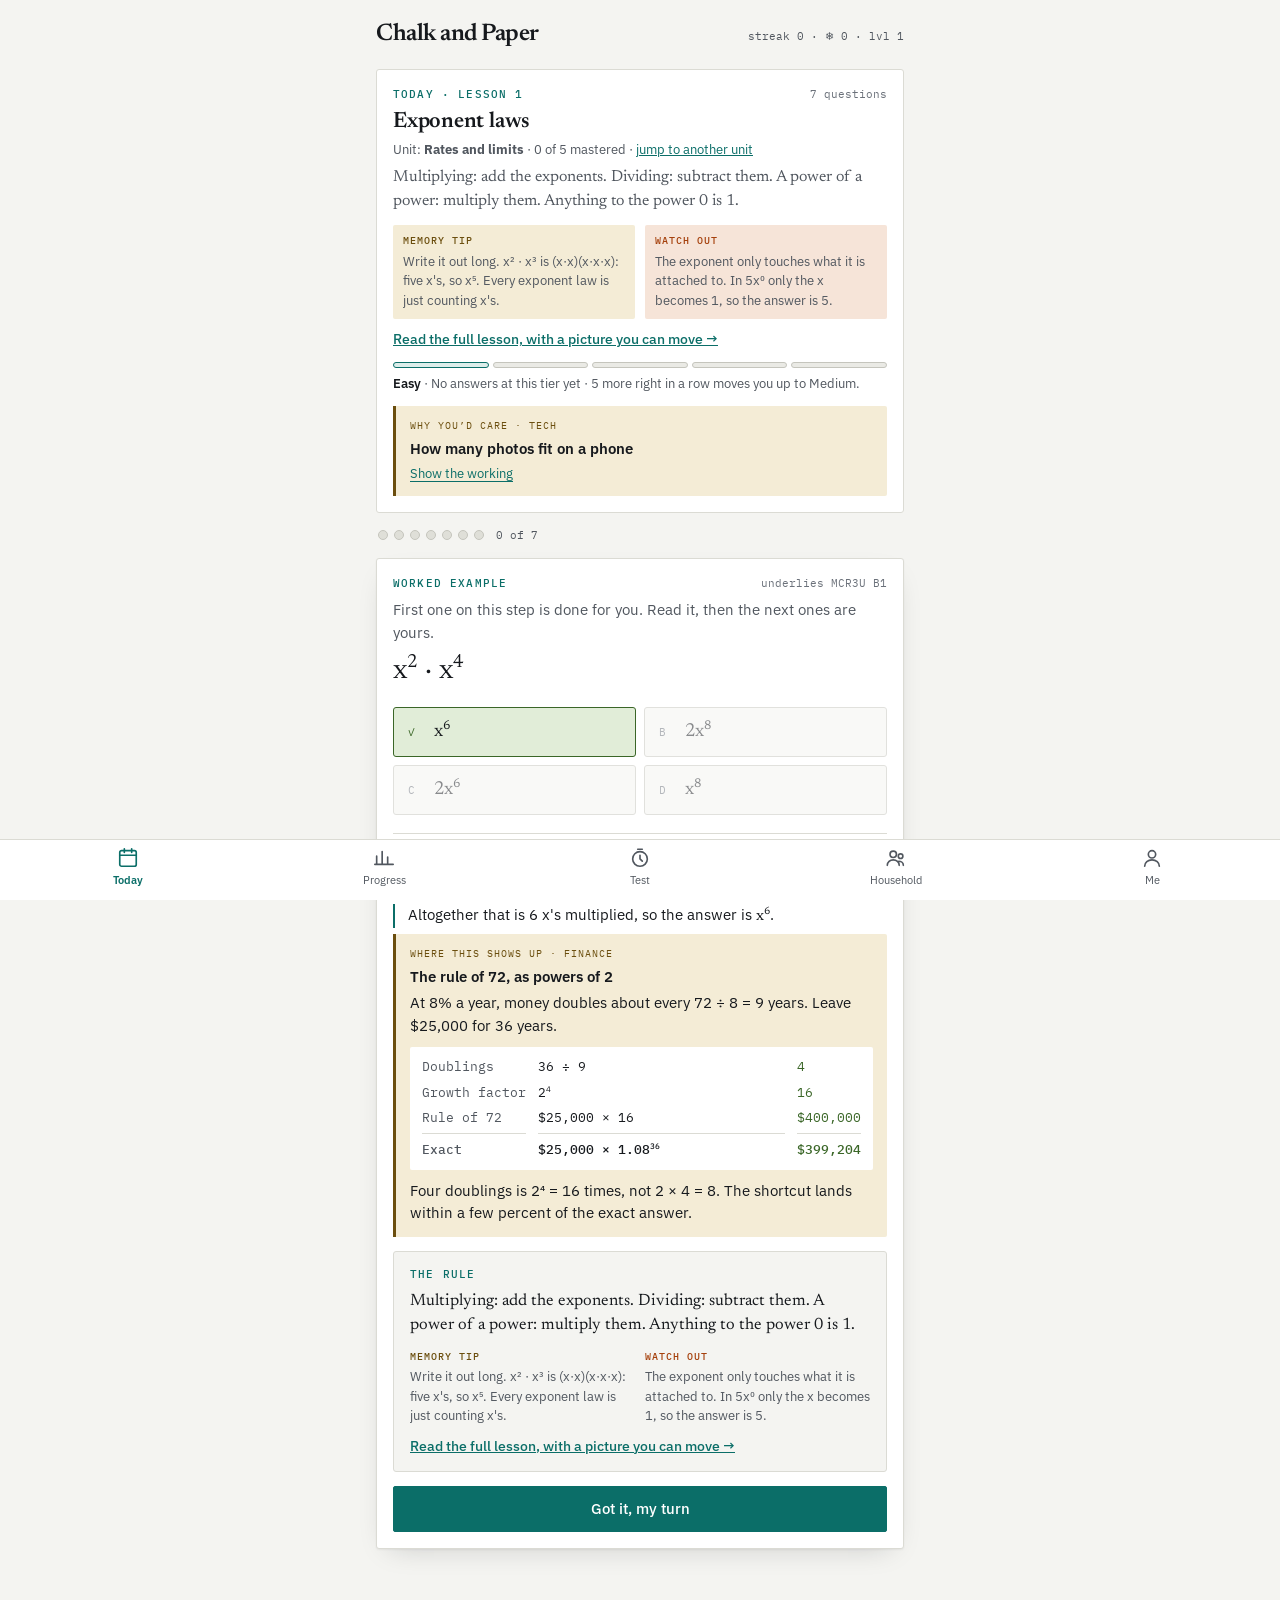
==== commit d0c07927: "Progress: tier bars on every map square, and a full record per step Every answer is now kept with it" ====
--- a/docs/index.html
+++ b/docs/index.html
@@ -54,6 +54,7 @@
 <script src="js/generators-full.js"></script>
 <script src="js/engine.js"></script>
 <script src="js/sync.js"></script>
+<script src="js/stepview.js"></script>
 <script src="js/app.js"></script>
 </body>
 </html>
--- a/docs/app.css
+++ b/docs/app.css
@@ -290,3 +290,219 @@
 details.rl .rl-more{display:block;font-size:12.5px;color:var(--accent);text-decoration:underline;text-underline-offset:3px;margin-top:2px}
 details.rl[open] .rl-more{display:none}
 details.rl[open] .rl-setup{margin-top:6px}
+
+/* ---------- interactive pictures (widgets.js) ---------- */
+[hidden]{display:none!important}
+:root{--w1:var(--accent);--w2:#5B45B5;--w3:var(--miss);--w4:var(--good);--w5:var(--ink-3)}
+@media (prefers-color-scheme:dark){:root{--w2:#B3A3F5}}
+.wg{margin:12px 0 4px;background:var(--surface);border:1px solid var(--line);border-radius:3px;padding:10px 10px 12px}
+.wg-t{font-weight:600;margin:0 0 6px}
+.wsvg{width:100%;height:auto;display:block;user-select:none;-webkit-user-select:none;overflow:visible}
+.wdrag{touch-action:pan-y;cursor:ew-resize}
+.wdrag2{touch-action:none;cursor:grab;overflow:hidden}
+.wsvg:focus-visible{outline:2px solid var(--accent);outline-offset:2px}
+.wbg{fill:var(--surface)}
+.wgrid{stroke:var(--line);stroke-width:.6}
+.waxis{stroke:var(--ink-3);stroke-width:1}
+.wtick{font:9px var(--mono);fill:var(--ink-3)}
+.wlab{font:11px var(--sans);fill:var(--ink-2)}
+.wlab.sm{font-size:9.5px}
+.wcurve{fill:none;stroke-width:2.3;stroke-linejoin:round;stroke-linecap:round}
+.wtan{stroke-width:1.8}
+.wguide{stroke:var(--ink-3);stroke-width:1;stroke-dasharray:3 3;fill:none}
+.wcut{stroke:var(--ink-3);stroke-width:1;stroke-dasharray:3 3}
+.wknob{stroke:var(--surface);stroke-width:2.5}
+.wmark{fill:var(--ink-2)}
+.wghost{stroke-dasharray:6 4;stroke-width:2}
+.whole{fill:var(--surface);stroke:var(--w1);stroke-width:2}
+.wvec{stroke-width:2.5;stroke-linecap:round}
+.whead{stroke:none}
+.wthick{stroke-width:3.2}
+.wthin{stroke-width:1.6}
+.wseg{stroke-width:2.2}
+.wdash{stroke-dasharray:5 4}
+.wpar{fill:var(--w3);fill-opacity:.08}
+.warc{fill:none;stroke:var(--ink-2);stroke-width:1.2}
+.wpoly{fill-opacity:.16;stroke-width:1;stroke-opacity:.55}
+.wa0{fill:var(--w1);fill-opacity:.16;stroke:var(--w1);stroke-width:1.2}
+.wa1{fill:var(--w2);fill-opacity:.4}
+.wa2{fill:var(--w3);fill-opacity:.35}
+.wa3{fill:var(--ink);fill-opacity:.55}
+.wband{fill-opacity:.8}
+.wpos{fill:var(--good-soft)}.wneg{fill:var(--miss-soft)}
+.s1{stroke:var(--w1)}.s2{stroke:var(--w2)}.s3{stroke:var(--w3)}.s4{stroke:var(--w4)}.s5{stroke:var(--w5)}
+.f1{fill:var(--w1)}.f2{fill:var(--w2)}.f3{fill:var(--w3)}.f4{fill:var(--w4)}.f5{fill:var(--w5)}
+.wlab.s1t{fill:var(--w1)}.wlab.s2t{fill:var(--w2)}.wlab.s3t{fill:var(--w3)}.wlab.s4t{fill:var(--w4)}.wlab.s5t{fill:var(--w5)}
+.wlab.s1t,.wlab.s2t,.wlab.s3t,.wlab.s4t{font-weight:600}
+.wdrawin{stroke-dasharray:1400;stroke-dashoffset:1400;animation:wdraw 1.6s ease forwards}
+@keyframes wdraw{to{stroke-dashoffset:0}}
+@media (prefers-reduced-motion:reduce){.wdrawin{animation:none;stroke-dashoffset:0}}
+.wros{display:flex;flex-wrap:wrap;gap:4px 14px;font-family:var(--mono);font-size:12px;margin:8px 2px 0;font-variant-numeric:tabular-nums}
+.wro i{font-style:normal;color:var(--ink-3);margin-right:5px}
+.wro b{font-weight:500;color:var(--ink)}
+.wctl{display:flex;flex-wrap:wrap;gap:8px;align-items:center;margin-top:10px}
+.wsl{display:grid;grid-template-columns:minmax(64px,auto) 1fr minmax(62px,auto);gap:8px;align-items:center;width:100%;font-size:12.5px;color:var(--ink-2)}
+.wsl input{width:100%;accent-color:var(--accent);min-height:30px;margin:0}
+.wsl-v{font-family:var(--mono);font-size:12px;text-align:right;color:var(--ink);font-variant-numeric:tabular-nums}
+.wbtn{font:500 13px var(--sans);padding:6px 12px;border-radius:2px;border:1px solid var(--accent);background:var(--accent);color:var(--on-accent);min-height:36px;cursor:pointer}
+.wbtn.ghost{background:transparent;color:var(--accent)}
+.wbtn.tab{background:transparent;color:var(--ink-2);border-color:var(--line-2)}
+.wbtn.tab.on{background:var(--accent-soft);color:var(--accent);border-color:var(--accent)}
+.wbtn:disabled{opacity:.45;cursor:default}
+.wbtn:focus-visible{outline:2px solid var(--accent);outline-offset:2px}
+.whint{font-size:12px;color:var(--ink-3);margin:6px 2px 0}
+.wtabs{display:flex;gap:6px;flex-wrap:wrap;margin-bottom:10px}
+.wblocks{min-height:130px;display:flex;flex-direction:column;justify-content:center}
+.wrow{display:flex;flex-wrap:wrap;gap:4px;align-items:center;justify-content:center;margin:6px 0}
+.wtile{display:inline-flex;align-items:center;justify-content:center;width:30px;height:30px;border-radius:3px;font:italic 600 17px var(--serif);transition:opacity .3s,transform .3s}
+.wtile.t1{background:var(--accent-soft);color:var(--w1);border:1px solid var(--w1)}
+.wtile.t2{background:var(--surface-2);color:var(--w2);border:1px solid var(--w2)}
+.wtile.gone{opacity:.22;transform:scale(.8) rotate(-8deg)}
+.wfrac{display:flex;flex-direction:column;align-items:center}
+.wbar{height:2px;background:var(--ink);width:85%;margin:2px 0}
+.wgrp{display:inline-flex;gap:3px;padding:4px;border:1px dashed var(--line-2);border-radius:4px}
+.wcount{text-align:center;font-size:13px;color:var(--ink-2);margin:8px 0 0}
+.wex{font-family:var(--serif);font-size:20px}
+.wop{font:20px var(--serif);margin:0 4px}
+.wone{font:20px var(--serif)}
+.wtbl table{width:100%;border-collapse:collapse;font:11.5px var(--mono);margin-top:8px;font-variant-numeric:tabular-nums}
+.wtbl th,.wtbl td{padding:3px 6px;text-align:right;border-bottom:1px solid var(--line)}
+.wtbl th{color:var(--ink-3);font-weight:500}
+.wstep{font-size:13.5px;margin:0 0 6px}
+.wforms{display:flex;flex-direction:column;font:14px var(--serif);gap:2px;margin-bottom:6px}
+
+/* ---------- full lessons (lesson.html) ---------- */
+.ltopr{display:flex;align-items:center;gap:14px;font-size:13px;white-space:nowrap}
+.lpage .brand{font-size:19px;white-space:nowrap}
+.lpage .masthead{align-items:center}
+.lteach{display:flex;align-items:center;gap:6px;font-size:12.5px;color:var(--ink-2);cursor:pointer}
+.lteach input{accent-color:var(--tip);width:16px;height:16px}
+.lpage .wrap{padding-bottom:40px}
+.lhero{margin:6px 0 4px}
+.lbig{font-family:var(--serif);font-size:19.5px;line-height:1.45;margin:4px 0 12px;color:var(--ink)}
+.lstatus{display:flex;flex-wrap:wrap;gap:6px}
+.lchip{font:11px var(--mono);padding:3px 9px;border-radius:999px;background:var(--surface-2);color:var(--ink-2);text-decoration:none;border:1px solid transparent}
+.lchip.done{background:var(--good-soft);color:var(--good)}.lchip.prog{background:var(--accent-soft);color:var(--accent)}
+.lchip.link{border-color:var(--line-2);color:var(--accent)}
+.ltoc{position:sticky;top:0;z-index:3;background:var(--bg);display:flex;gap:6px;overflow-x:auto;padding:10px 16px;margin:14px -16px 0;scrollbar-width:none;border-bottom:1px solid var(--line)}
+.ltoc::-webkit-scrollbar{display:none}
+.ltoc a{flex:none;font-size:12.5px;padding:5px 11px;border-radius:999px;border:1px solid var(--line-2);color:var(--ink-2);text-decoration:none;background:var(--surface)}
+.ltoc a:hover{border-color:var(--accent);color:var(--accent)}
+.lsec{margin:22px 0;scroll-margin-top:56px}
+.lsec>h2{margin-bottom:10px}
+.lsee{margin:0 0 26px}
+.lsee h3{font:600 16px/1.35 var(--sans);margin:18px 0 4px}
+.lp{font-size:15.5px;line-height:1.62;margin:0 0 10px}
+.lp.muted{color:var(--ink-3)}
+.ltry{margin:14px 0 6px}
+.ltasks{list-style:none;padding:0;margin:0;display:flex;flex-direction:column;gap:6px}
+.ltasks li{display:grid;grid-template-columns:24px 1fr;gap:8px;align-items:start;padding:9px 11px;border:1px solid var(--line);border-radius:3px;background:var(--surface);font-size:14.5px;line-height:1.5;transition:background .3s,border-color .3s,opacity .3s}
+.ltasks li.todo{opacity:.5}
+.ltasks li.cur{border-color:var(--accent);box-shadow:0 0 0 3px var(--accent-soft)}
+.ltasks li.done{border-color:var(--good);background:var(--good-soft)}
+.ltick{width:22px;height:22px;border-radius:50%;border:1.5px solid var(--line-2);display:flex;align-items:center;justify-content:center;font:11px var(--mono);color:var(--ink-3);background:var(--surface)}
+.ltasks li.cur .ltick{border-color:var(--accent);color:var(--accent)}
+.ltasks li.done .ltick{background:var(--good);border-color:var(--good);color:var(--surface);font-size:12px}
+.lgot{display:block;color:var(--good);font-size:13.5px;margin-top:4px}
+.lafter{margin:12px 0 0;padding:10px 14px;border-left:3px solid var(--accent);background:var(--accent-soft);border-radius:0 3px 3px 0;font-size:15px;line-height:1.55;animation:lfade .5s ease}
+@keyframes lfade{from{opacity:0;transform:translateY(4px)}to{opacity:1;transform:none}}
+.link{background:none;border:0;padding:0;font:inherit;color:var(--accent);cursor:pointer;text-decoration:underline;text-underline-offset:3px}
+.lskip{font-size:13px;margin-top:10px;color:var(--ink-3)}
+.lproof{border:1px solid var(--line);border-radius:3px;background:var(--surface);padding:0 14px}
+.lproof summary{cursor:pointer;padding:12px 0;font-weight:500;color:var(--accent);list-style:none}
+.lproof summary::-webkit-details-marker{display:none}
+.lproof summary::before{content:"▸ ";color:var(--ink-3)}
+.lproof[open] summary::before{content:"▾ "}
+.lproof[open]{padding-bottom:12px}
+.lsteps{display:flex;flex-direction:column;gap:8px;margin:4px 0 8px}
+.lstep{display:flex;flex-direction:column;gap:2px;padding:4px 0 4px 13px;border-left:2px solid var(--line-2);animation:lfade .35s ease}
+.lstep .m{font-size:17.5px;line-height:1.4;overflow-x:auto}
+.lstep .lw{font-size:13.5px;line-height:1.5;color:var(--ink-2)}
+.lend{margin-top:10px}
+.lex{margin-bottom:12px}
+.lex .lq{font-family:var(--serif);font-size:18px;line-height:1.4;margin:0 0 10px}
+.lex .acts{display:flex;align-items:center;gap:14px;margin-top:6px}
+.lex .acts .btn{flex:none;min-height:40px}
+.lans{margin:6px 0 0;padding:8px 12px;background:var(--good-soft);border-radius:2px}
+.lans b{font-family:var(--mono);font-size:10px;letter-spacing:.1em;text-transform:uppercase;color:var(--good);margin-right:6px}
+.lmis{padding:12px 14px;border:1px solid var(--line);border-left:3px solid var(--miss);border-radius:0 3px 3px 0;background:var(--surface);margin-bottom:10px}
+.lmis p{margin:0 0 6px}
+.lwrong{font-family:var(--serif);font-size:17px;color:var(--miss)}
+.lfix{font-family:var(--serif);font-size:17px;color:var(--good);margin-bottom:0!important}
+.lwrong span,.lfix span{font-family:var(--mono);font-size:13px;margin-right:4px}
+.lq.card{margin-bottom:12px}
+.lfb:not(:empty){margin-top:14px}
+.lscore{font-size:15px;padding:12px 14px;background:var(--accent-soft);border-radius:3px}
+.lrecap ul{margin:0;padding-left:18px;display:flex;flex-direction:column;gap:6px;font-size:15px}
+.lteachc .h4{margin-top:12px}
+.lscript{margin:0;padding-left:20px;display:flex;flex-direction:column;gap:6px;font-size:15px;line-height:1.55}
+.lask{display:flex;flex-direction:column;gap:8px}
+.lask div{display:flex;flex-direction:column;gap:2px;font-size:14.5px}
+.lask span{font-size:13px;color:var(--ink-2)}
+.lteachhint{font-size:13px;color:var(--ink-3);margin:6px 0 18px}
+.lnav{display:grid;grid-template-columns:1fr 1fr;gap:10px;margin:26px 0 12px}
+.lnav a{display:flex;flex-direction:column;gap:2px;padding:12px 14px;border:1px solid var(--line);border-radius:3px;background:var(--surface);text-decoration:none;color:var(--ink)}
+.lnav a.r{text-align:right}
+.lnav a span{font:11px var(--mono);color:var(--ink-3)}
+.lnav a b{font-weight:500;font-size:14px}
+.lpract{display:flex;gap:10px}
+.lunit{margin:22px 0}
+.llist{display:flex;flex-direction:column;border:1px solid var(--line);border-radius:3px;background:var(--surface)}
+.lrow{display:grid;grid-template-columns:12px 1fr auto;gap:12px;align-items:center;padding:12px 14px;text-decoration:none;color:var(--ink);border-top:1px solid var(--line)}
+.lrow:first-child{border-top:0}
+.lrow:hover{background:var(--accent-soft)}
+.lname{display:flex;flex-direction:column;gap:2px}
+.lname b{font-weight:500}
+.lbigs{font-size:13px;color:var(--ink-2);line-height:1.45}
+.lbigs.muted{color:var(--ink-3);font-style:italic}
+.lmeta{font:11px var(--mono);color:var(--ink-3);white-space:nowrap}
+.ldot{width:10px;height:10px;border-radius:50%;background:var(--surface-3)}
+.ldot.done{background:var(--good)}.ldot.prog{background:var(--accent)}
+.lmore{display:inline-block;margin-top:10px;font-size:13.5px;font-weight:500}
+.mistake .lmore{margin-top:8px;color:var(--miss)}
+
+/* ---------- map squares with tier bars, and one step's record (stepview.js) ---------- */
+.map .st{text-decoration:none;color:inherit}
+.map .pip{width:38px;height:38px;border-radius:6px;flex-direction:column;gap:3px;padding-top:3px;font-size:11.5px;position:relative}
+.map .pip b{font-weight:500;line-height:1}
+.map .pip .tb{display:flex;gap:2px;width:26px}
+.map .pip .tb i{flex:1;height:4px;border-radius:1px;background:var(--line)}
+.map .pip .tb i.on{background:var(--ink-2)}
+.map .pip.hi{background:var(--good-soft);border-color:var(--good)}.map .pip.hi .tb i.on{background:var(--good)}
+.map .pip.mid{background:var(--tip-soft);border-color:var(--tip)}.map .pip.mid .tb i.on{background:var(--tip)}
+.map .pip.lo{background:var(--miss-soft);border-color:var(--miss)}.map .pip.lo .tb i.on{background:var(--miss)}
+.map .pip.done,.map .pip.done.hi,.map .pip.done.mid,.map .pip.done.lo{background:var(--accent);border-color:var(--accent);color:var(--on-accent)}
+.map .pip.done .tb i{background:rgba(255,255,255,.35)}.map .pip.done .tb i.on{background:var(--on-accent)}
+.map .pip.due{background:var(--accent-soft);border:2px dashed var(--accent);color:var(--accent)}.map .pip.due .tb i.on{background:var(--accent)}
+.map .pip.cur{border:2px solid var(--accent)}
+.legend .lg-bars{display:inline-flex;gap:1px;width:14px;height:10px;border-radius:0;align-items:flex-end}
+.legend .lg-bars b{flex:1;height:4px;background:var(--ink-2)}
+.legend .lg-tint{background:linear-gradient(90deg,var(--miss-soft),var(--tip-soft),var(--good-soft));border:1px solid var(--line-2);border-radius:2px}
+.ladder{display:flex;flex-direction:column}
+.lad{display:grid;grid-template-columns:minmax(0,1fr) auto auto;gap:10px;align-items:center;padding:7px 0;border-top:1px solid var(--line);font-size:13.5px}
+.lad:first-child{border-top:0}
+.lad .ln{display:flex;align-items:center;gap:8px}
+.lad .ln i{width:10px;height:10px;border-radius:50%;background:var(--surface-2);border:1.5px solid var(--line-2);flex:none}
+.lad.done .ln i{background:var(--accent);border-color:var(--accent)}
+.lad.cur .ln i{background:var(--surface);border:2.5px solid var(--accent)}
+.lad.best .ln i{border-style:dashed;border-color:var(--accent)}
+.lad.todo{color:var(--ink-3)}
+.lad.cur .ln{font-weight:600}
+.lad .lv{font-family:var(--mono);font-size:11.5px;color:var(--ink-2);white-space:nowrap}
+.lad .ld{font-family:var(--mono);font-size:10.5px;color:var(--ink-3);white-space:nowrap;min-width:60px;text-align:right}
+.wk{width:100%;height:auto;display:block}
+.wk .ax{stroke:var(--line-2);stroke-width:1}
+.wk .gr{stroke:var(--line);stroke-width:1}
+.wk .gl{font:9.5px var(--mono);fill:var(--ink-3)}
+.wk .vl{font:10px var(--mono);fill:var(--ink-2)}
+.wk .bar{fill:var(--accent)}
+.wk .bar:hover{fill:var(--good)}
+.wk .empty{fill:var(--line)}
+.wtab summary{cursor:pointer;font-size:12px;color:var(--accent);margin-top:6px}
+.wtab table{width:100%;border-collapse:collapse;font:12px var(--mono);margin-top:6px}
+.wtab th,.wtab td{text-align:right;padding:3px 6px;border-bottom:1px solid var(--line)}
+.wtab th:first-child,.wtab td:first-child{text-align:left}
+.hfilt{margin-bottom:6px}
+.hlist .rq:first-child{border-top:0}
+.hlist .rq summary .mono{color:var(--ink-3);font-size:10.5px}
+.hmore{margin-top:10px}
